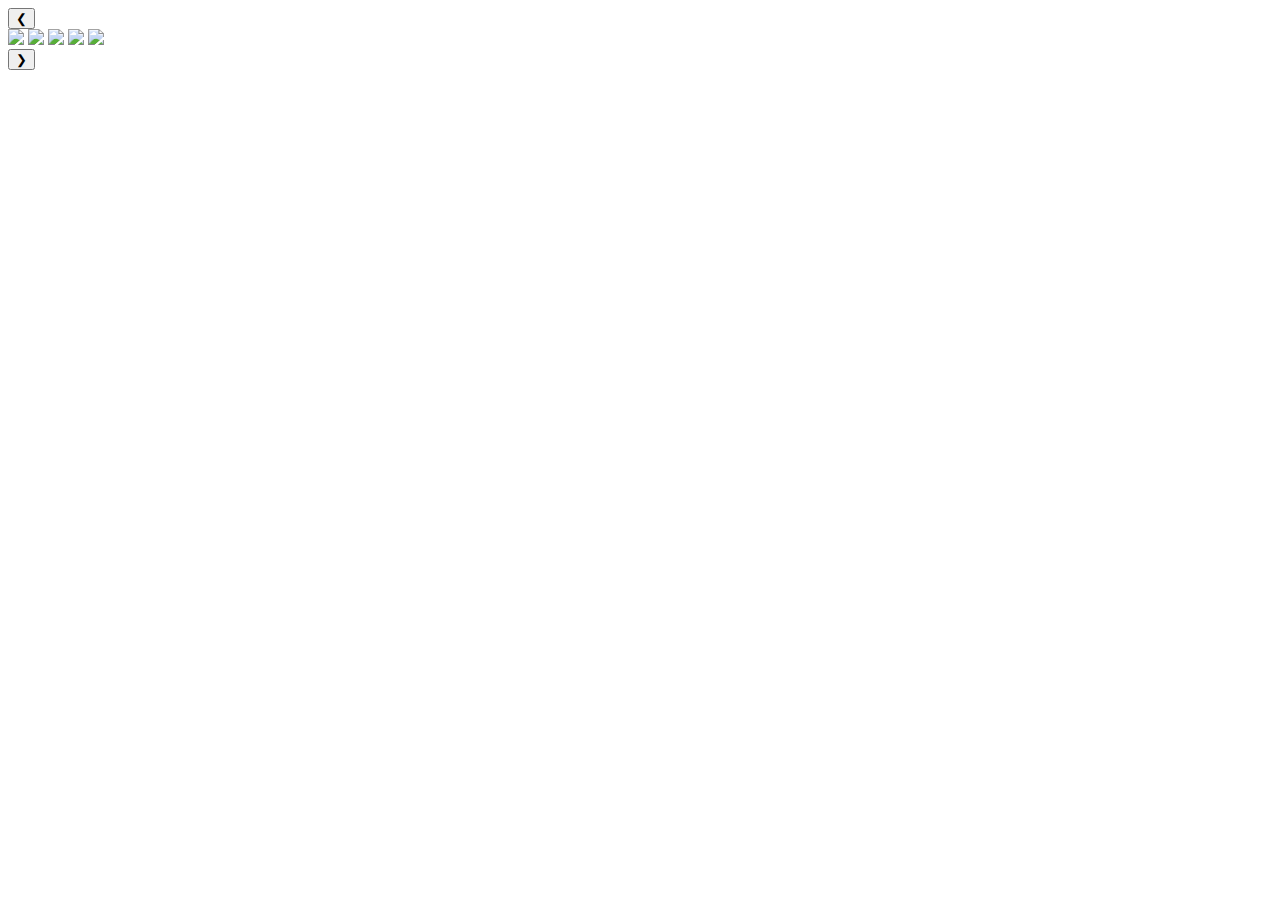
==== carrosel.html @ 3ec3cac7 "Add files changes" ====
<!DOCTYPE html>
<html lang="en">
<head>
    <meta charset="UTF-8">
    <meta name="viewport" content="width=device-width, initial-scale=1.0">
    <title>Galeria</title>
    <link rel="stylesheet" href="/assets/carrosel.css">
</head>
<body>
    <div class="carrossel">
        <button class="prev">&#10094;</button>
        <div class="container">
            <img src="/imgs/img1.jpg" class="slide ativo">
            <img src="/imgs/img2.jpg" class="slide">
            <img src="/imgs/img3.jpg" class="slide">
            <img src="/imgs/img4.jpg" class="slide">
            <img src="/imgs/img5.jpg" class="slide">
        </div>
        <button class="next">&#10095;</button>
    </div>
    <script src="/assets/script.js"></script>
</body>
</html>
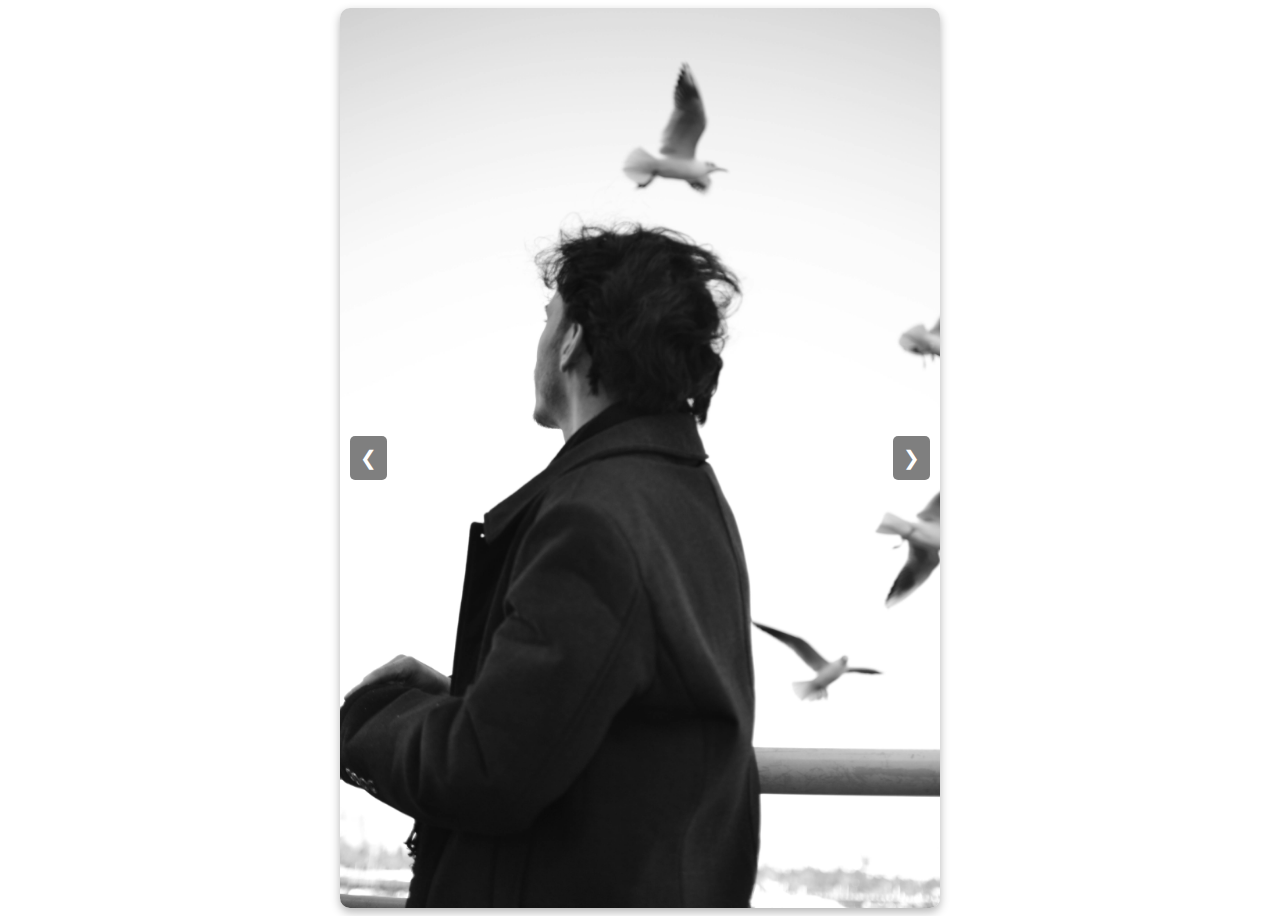
==== commit 7a00cb2f: "ProjetoFerias" ====
--- a/carrosel.html
+++ b/carrosel.html
@@ -4,7 +4,7 @@
     <meta charset="UTF-8">
     <meta name="viewport" content="width=device-width, initial-scale=1.0">
     <title>Galeria</title>
-    <link rel="stylesheet" href="/assets/carrosel.css">
+    <link rel="stylesheet" href="./assets/carrosel.css">
 </head>
 <body>
     <div class="carrossel">
@@ -18,6 +18,6 @@
         </div>
         <button class="next">&#10095;</button>
     </div>
-    <script src="/assets/script.js"></script>
+    <script src="./assets/script.js"></script>
 </body>
 </html>--- a/assets/carrosel.css
+++ b/assets/carrosel.css
@@ -0,0 +1,44 @@
+.carrossel {
+    position: relative;
+    width: 60%;
+    max-width: 600px;
+    margin: auto;
+    overflow: hidden;
+    border-radius: 10px;
+    box-shadow: 0 4px 10px rgba(0, 0, 0, 0.3);
+}
+
+.container {
+    display: flex;
+    transition: transform 0.5s ease-in-out;
+}
+
+.slide {
+    width: 100%;
+    display: none;
+}
+
+.ativo {
+    display: block;
+}
+
+button {
+    position: absolute;
+    top: 50%;
+    transform: translateY(-50%);
+    background: rgba(0, 0, 0, 0.5);
+    color: white;
+    border: none;
+    cursor: pointer;
+    padding: 10px;
+    font-size: 20px;
+    border-radius: 5px;
+}
+
+.prev { left: 10px; }
+.next { right: 10px; }
+
+button:hover {
+    background: rgba(0, 0, 0, 0.8);
+}
+
